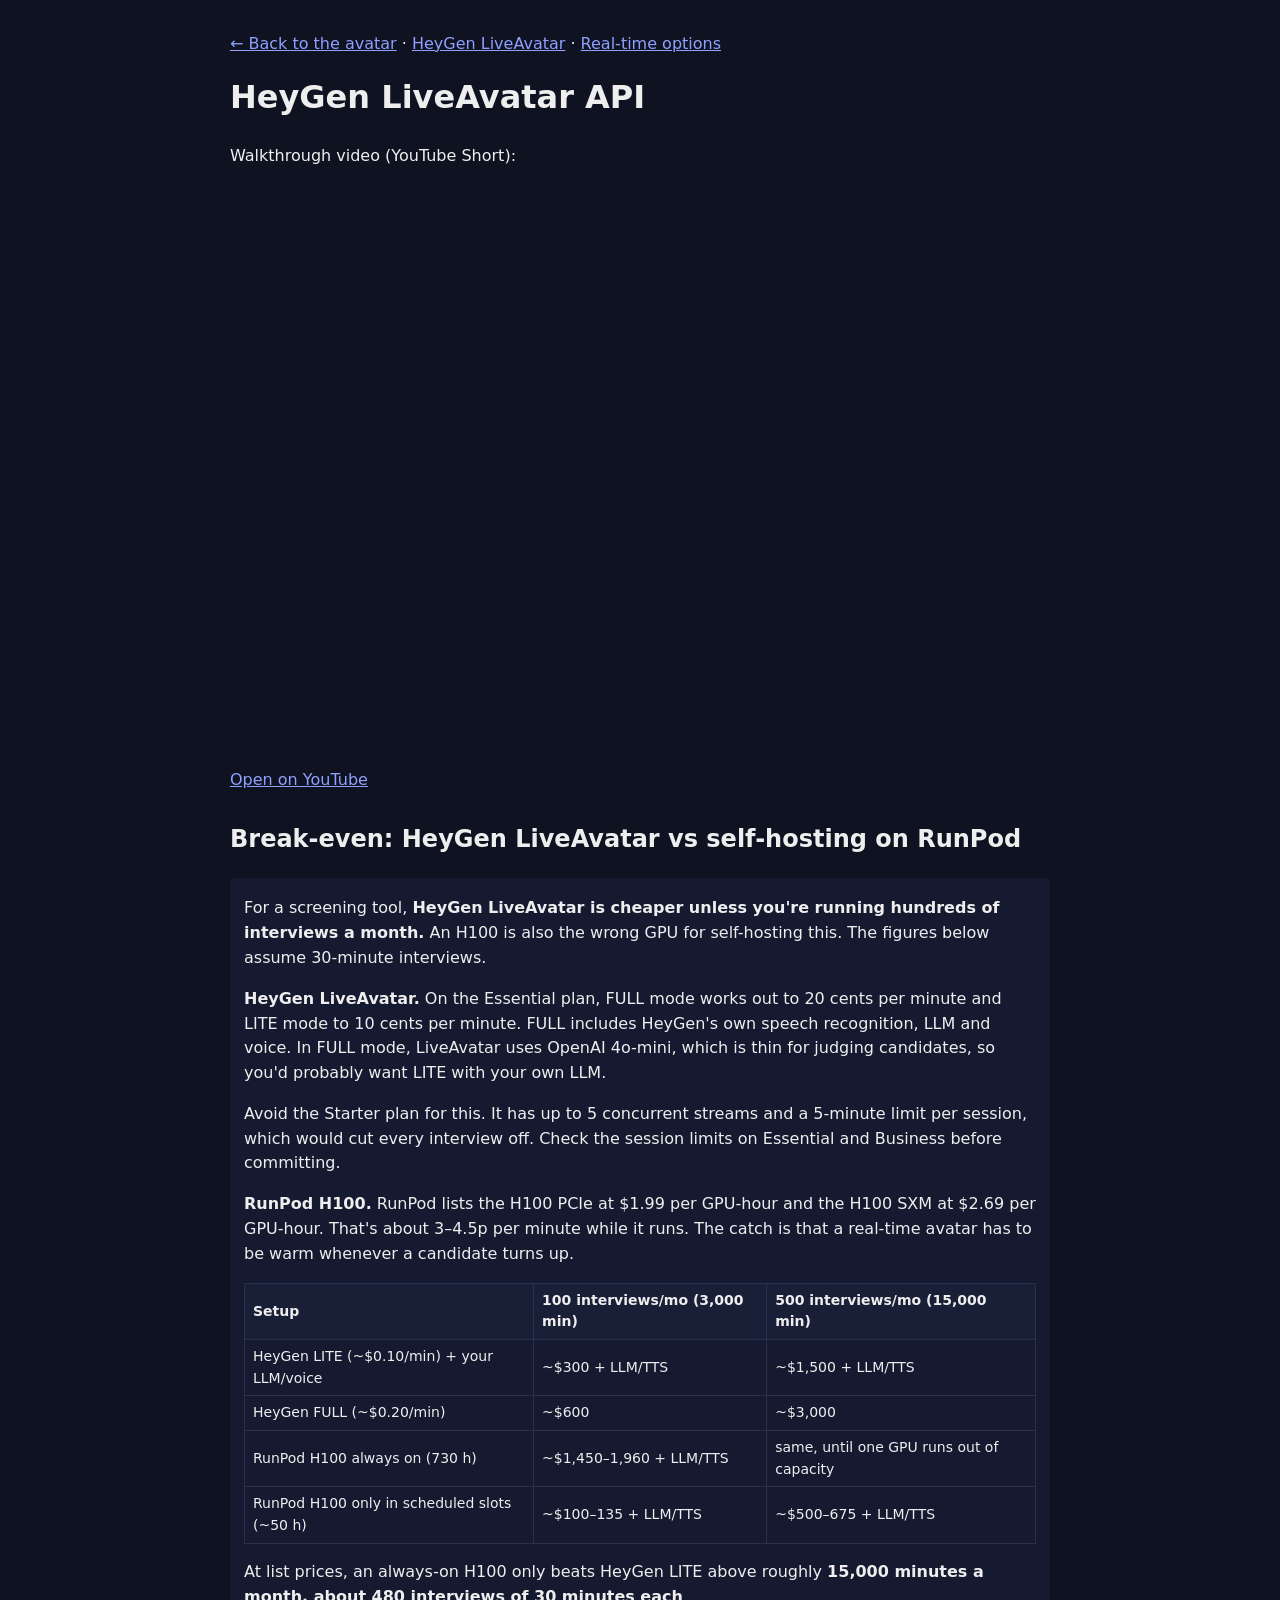
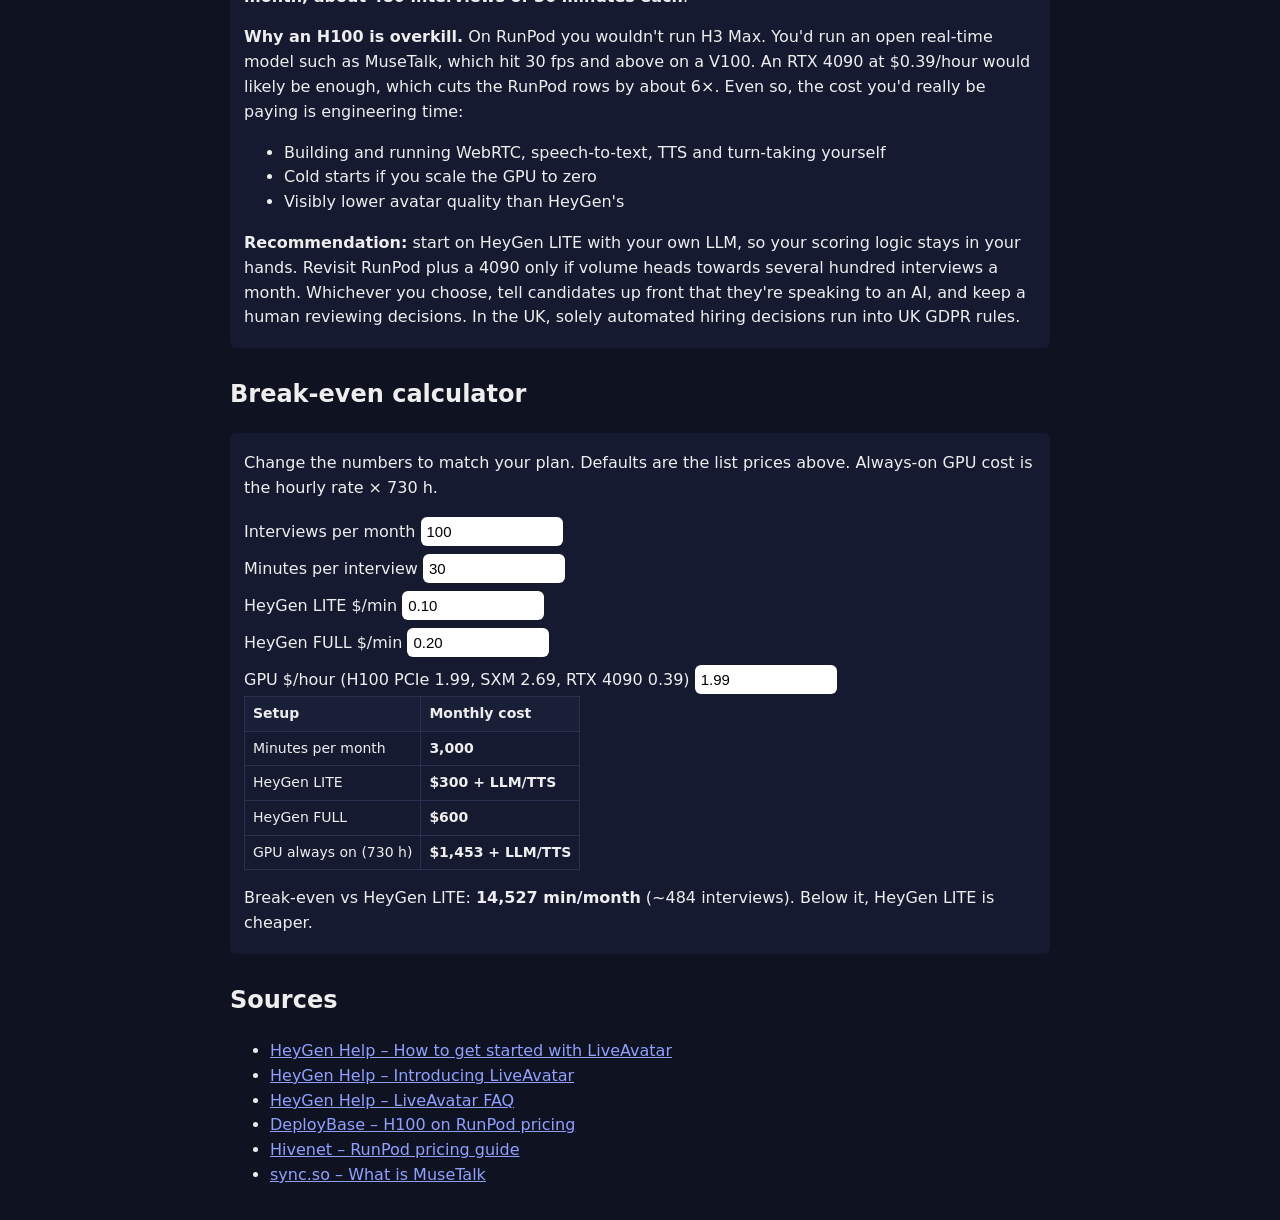
==== public/heygen-api.html @ cf452192 "Add HeyGen LiveAvatar API page with video embed and break-even calculator Co-Authored-By: Claude Son" ====
<!doctype html>
<html><head><meta charset="utf-8"><meta name="viewport" content="width=device-width,initial-scale=1">
<title>HeyGen LiveAvatar API</title>
<style>
body{margin:0;font-family:system-ui;background:#0f1220;color:#eee;line-height:1.55;padding:16px;display:flex;justify-content:center}
main{width:min(94vw,820px)}
a{color:#8fa0ff}h1{margin-top:0}h2{margin-top:28px}
.a{background:#151a30;padding:2px 14px;border-radius:6px}
table{border-collapse:collapse;width:100%;font-size:14px;display:block;overflow-x:auto}
th,td{border:1px solid #2b3050;padding:6px 8px;text-align:left}th{background:#1a1f38}
iframe{width:min(94vw,315px);height:560px;border:0;border-radius:12px}
label{display:block;margin:8px 0 2px}input{padding:6px;border-radius:6px;border:0;width:130px;font-size:15px}
#out td:last-child{font-weight:600}
</style></head><body><main>
<p><a href="/">← Back to the avatar</a> · <a href="/heygen.html">HeyGen LiveAvatar</a> · <a href="/realtime.html">Real-time options</a></p>
<h1>HeyGen LiveAvatar API</h1>
<p>Walkthrough video (YouTube Short):</p>
<iframe src="https://www.youtube-nocookie.com/embed/Q3-raCrfJYw" title="HeyGen LiveAvatar API" allowfullscreen></iframe>
<p><a href="https://www.youtube.com/shorts/Q3-raCrfJYw">Open on YouTube</a></p>

<h2>Break-even: HeyGen LiveAvatar vs self-hosting on RunPod</h2>
<div class="a">
<p>For a screening tool, <b>HeyGen LiveAvatar is cheaper unless you're running hundreds of interviews a month.</b> An H100 is also the wrong GPU for self-hosting this. The figures below assume 30-minute interviews.</p>
<p><b>HeyGen LiveAvatar.</b> On the Essential plan, FULL mode works out to 20 cents per minute and LITE mode to 10 cents per minute. FULL includes HeyGen's own speech recognition, LLM and voice. In FULL mode, LiveAvatar uses OpenAI 4o-mini, which is thin for judging candidates, so you'd probably want LITE with your own LLM.</p>
<p>Avoid the Starter plan for this. It has up to 5 concurrent streams and a 5-minute limit per session, which would cut every interview off. Check the session limits on Essential and Business before committing.</p>
<p><b>RunPod H100.</b> RunPod lists the H100 PCIe at $1.99 per GPU-hour and the H100 SXM at $2.69 per GPU-hour. That's about 3–4.5p per minute while it runs. The catch is that a real-time avatar has to be warm whenever a candidate turns up.</p>
<table>
<tr><th>Setup</th><th>100 interviews/mo (3,000 min)</th><th>500 interviews/mo (15,000 min)</th></tr>
<tr><td>HeyGen LITE (~$0.10/min) + your LLM/voice</td><td>~$300 + LLM/TTS</td><td>~$1,500 + LLM/TTS</td></tr>
<tr><td>HeyGen FULL (~$0.20/min)</td><td>~$600</td><td>~$3,000</td></tr>
<tr><td>RunPod H100 always on (730 h)</td><td>~$1,450–1,960 + LLM/TTS</td><td>same, until one GPU runs out of capacity</td></tr>
<tr><td>RunPod H100 only in scheduled slots (~50 h)</td><td>~$100–135 + LLM/TTS</td><td>~$500–675 + LLM/TTS</td></tr>
</table>
<p>At list prices, an always-on H100 only beats HeyGen LITE above roughly <b>15,000 minutes a month, about 480 interviews of 30 minutes each</b>.</p>
<p><b>Why an H100 is overkill.</b> On RunPod you wouldn't run H3 Max. You'd run an open real-time model such as MuseTalk, which hit 30 fps and above on a V100. An RTX 4090 at $0.39/hour would likely be enough, which cuts the RunPod rows by about 6×. Even so, the cost you'd really be paying is engineering time:</p>
<ul><li>Building and running WebRTC, speech-to-text, TTS and turn-taking yourself</li>
<li>Cold starts if you scale the GPU to zero</li>
<li>Visibly lower avatar quality than HeyGen's</li></ul>
<p><b>Recommendation:</b> start on HeyGen LITE with your own LLM, so your scoring logic stays in your hands. Revisit RunPod plus a 4090 only if volume heads towards several hundred interviews a month. Whichever you choose, tell candidates up front that they're speaking to an AI, and keep a human reviewing decisions. In the UK, solely automated hiring decisions run into UK GDPR rules.</p>
</div>

<h2>Break-even calculator</h2>
<div class="a">
<p>Change the numbers to match your plan. Defaults are the list prices above. Always-on GPU cost is the hourly rate × 730 h.</p>
<label>Interviews per month <input id="n" type="number" value="100"></label>
<label>Minutes per interview <input id="m" type="number" value="30"></label>
<label>HeyGen LITE $/min <input id="h" type="number" step="0.01" value="0.10"></label>
<label>HeyGen FULL $/min <input id="hf" type="number" step="0.01" value="0.20"></label>
<label>GPU $/hour (H100 PCIe 1.99, SXM 2.69, RTX 4090 0.39) <input id="g" type="number" step="0.01" value="1.99"></label>
<table id="out"></table>
<p id="be"></p>
</div>

<h2>Sources</h2>
<ul>
<li><a href="https://help.heygen.com/en/articles/10035615-how-to-get-started-with-liveavatar">HeyGen Help – How to get started with LiveAvatar</a></li>
<li><a href="https://help.heygen.com/en/articles/12758516-introducing-liveavatar">HeyGen Help – Introducing LiveAvatar</a></li>
<li><a href="https://help.heygen.com/en/articles/12758866-liveavatar-faq">HeyGen Help – LiveAvatar FAQ</a></li>
<li><a href="https://deploybase.ai/articles/h100-on-runpod-pricing-specs-and-how-to-rent">DeployBase – H100 on RunPod pricing</a></li>
<li><a href="https://hivenet.com/post/runpod-pricing-complete-guide-to-gpu-cloud-costs">Hivenet – RunPod pricing guide</a></li>
<li><a href="https://sync.so/blog/what-is-musetalk">sync.so – What is MuseTalk</a></li>
</ul>
</main>
<script>
const $=id=>document.getElementById(id), usd=x=>'$'+x.toLocaleString(undefined,{maximumFractionDigits:0});
function calc(){
 const min=$('n').value*$('m').value, h=+$('h').value, hf=+$('hf').value, g=+$('g').value, gpu=g*730;
 $('out').innerHTML=`<tr><th>Setup</th><th>Monthly cost</th></tr>
 <tr><td>Minutes per month</td><td>${min.toLocaleString()}</td></tr>
 <tr><td>HeyGen LITE</td><td>${usd(min*h)} + LLM/TTS</td></tr>
 <tr><td>HeyGen FULL</td><td>${usd(min*hf)}</td></tr>
 <tr><td>GPU always on (730 h)</td><td>${usd(gpu)} + LLM/TTS</td></tr>`;
 const be=gpu/h;
 $('be').innerHTML=`Break-even vs HeyGen LITE: <b>${Math.round(be).toLocaleString()} min/month</b> (~${Math.round(be/$('m').value).toLocaleString()} interviews). `+(min>be?'Above it, the always-on GPU is cheaper (before engineering time).':'Below it, HeyGen LITE is cheaper.');
}
document.querySelectorAll('input').forEach(i=>i.oninput=calc);calc();
</script></body></html>
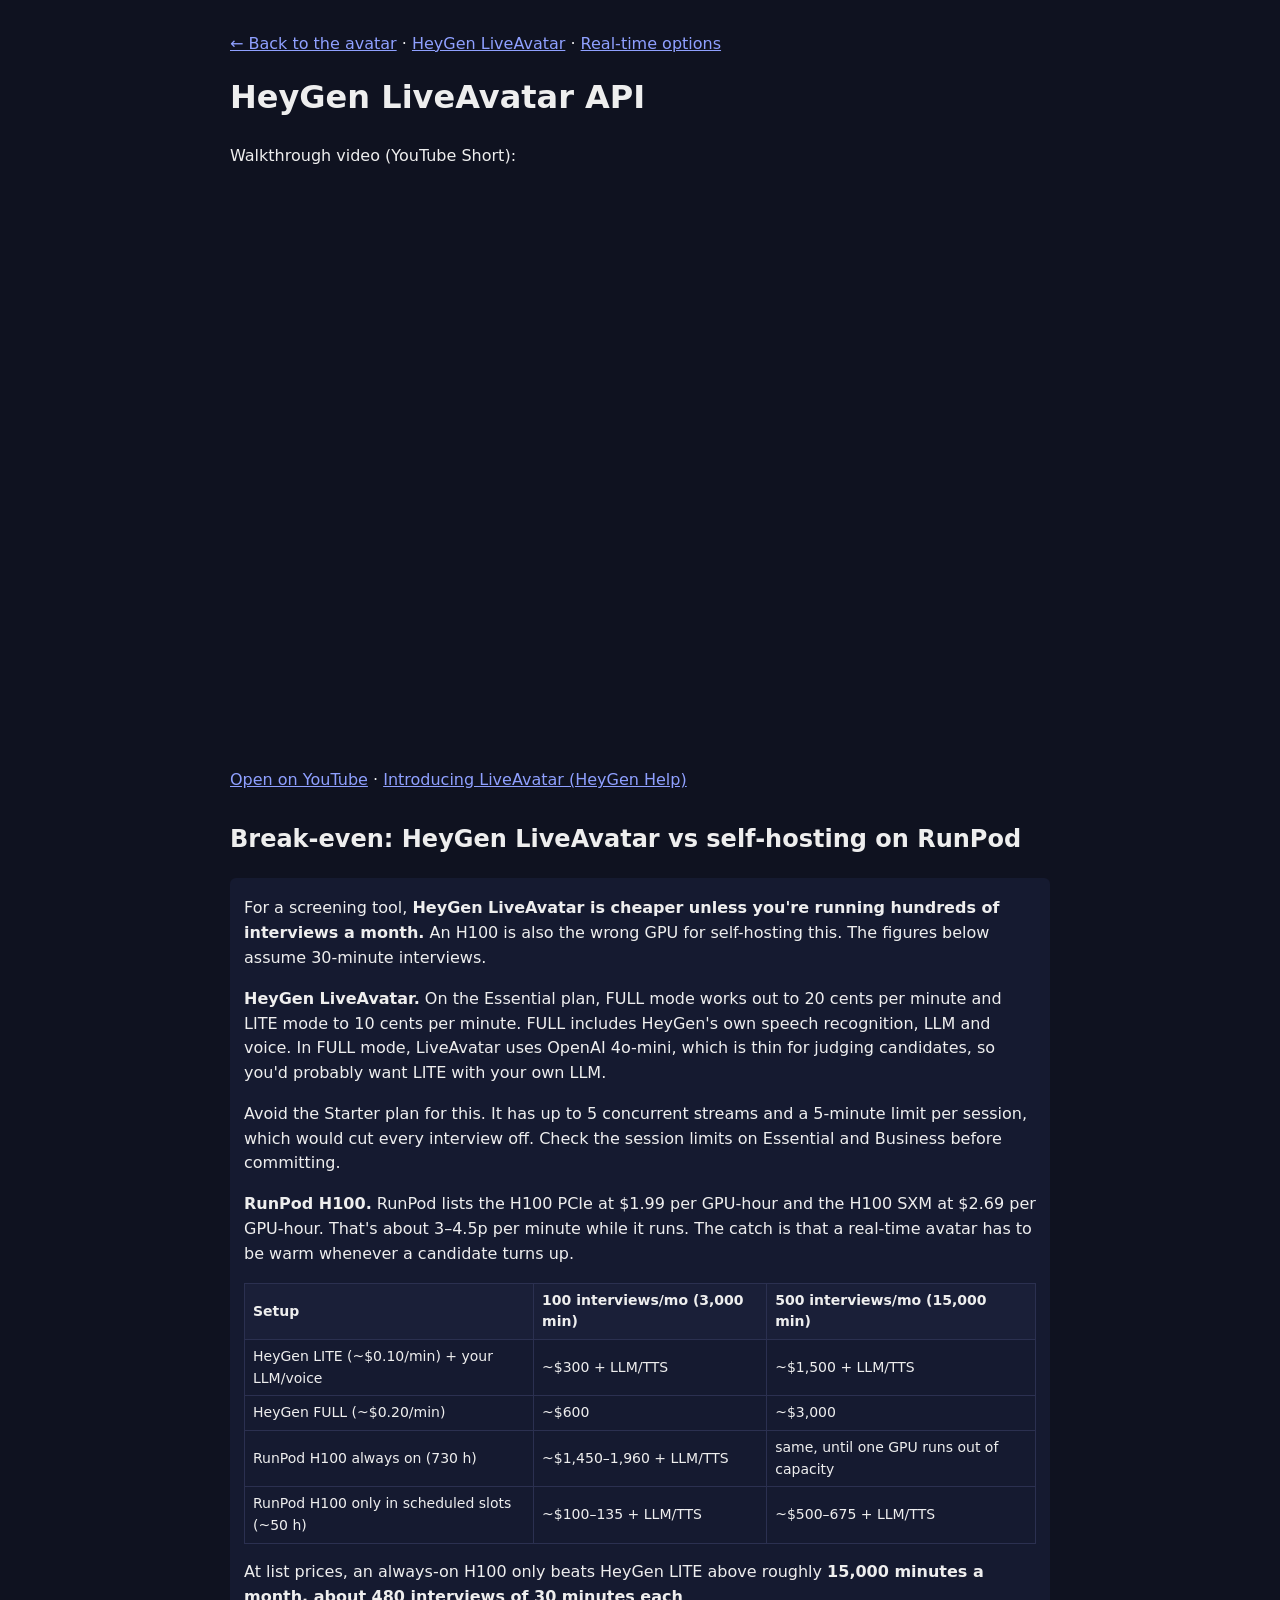
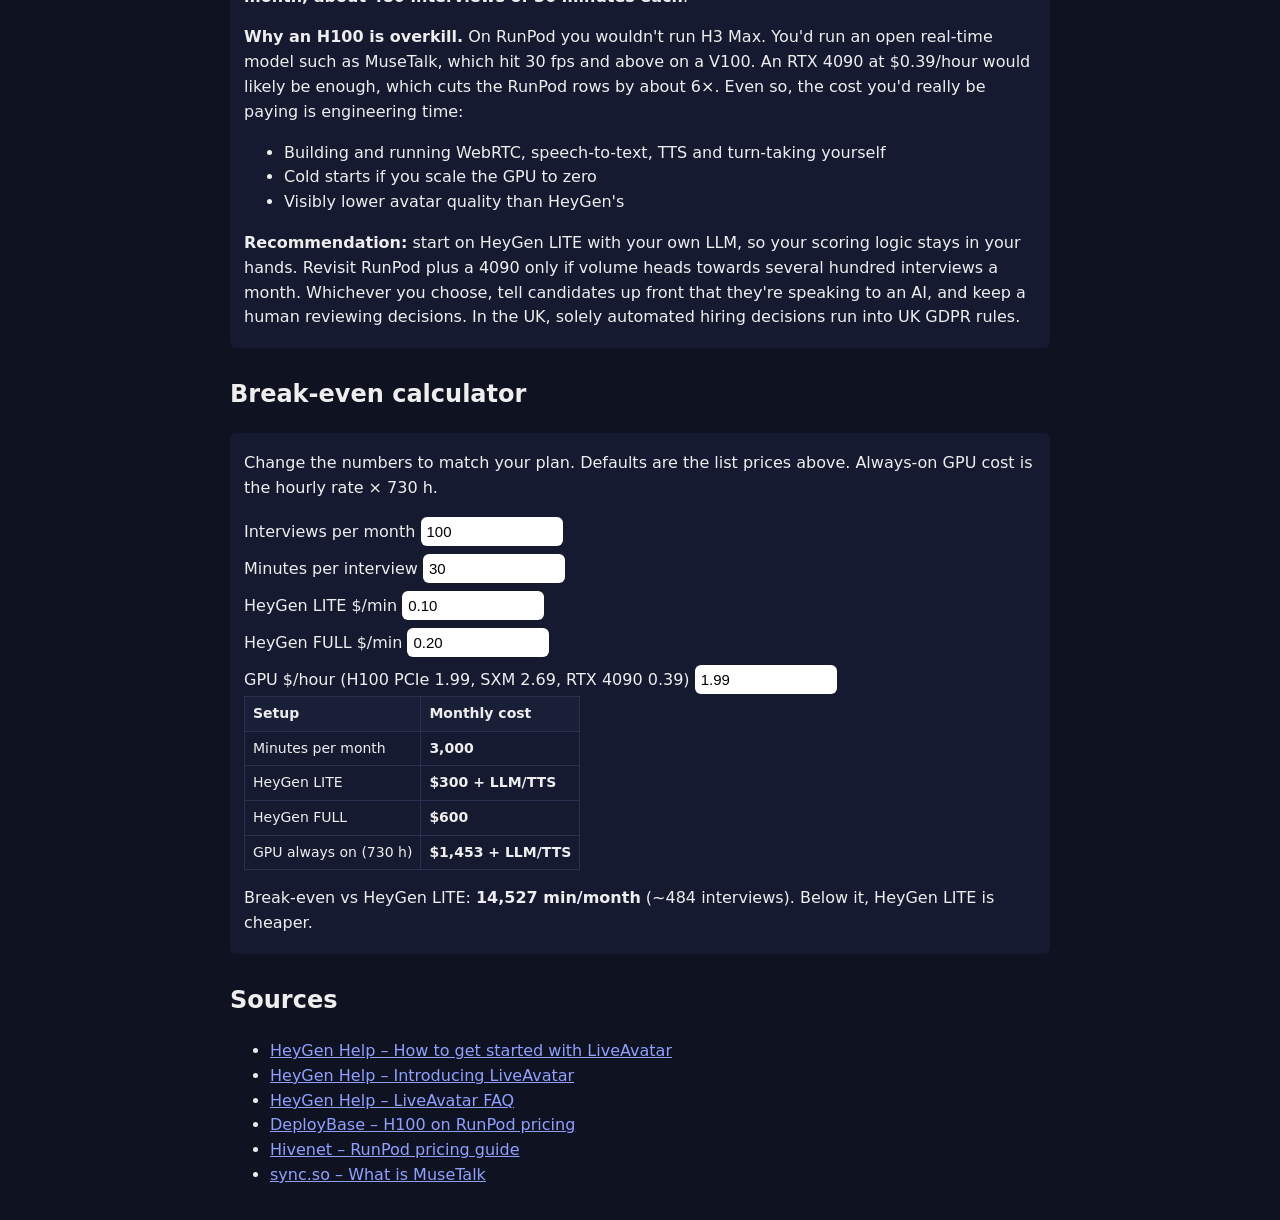
==== commit d2a61cd8: "Link HeyGen 'Introducing LiveAvatar' help article Co-Authored-By: Claude Sonnet 5.5 <noreply@anthrop" ====
--- a/public/heygen-api.html
+++ b/public/heygen-api.html
@@ -16,7 +16,7 @@
 <h1>HeyGen LiveAvatar API</h1>
 <p>Walkthrough video (YouTube Short):</p>
 <iframe src="https://www.youtube-nocookie.com/embed/Q3-raCrfJYw" title="HeyGen LiveAvatar API" allowfullscreen></iframe>
-<p><a href="https://www.youtube.com/shorts/Q3-raCrfJYw">Open on YouTube</a></p>
+<p><a href="https://www.youtube.com/shorts/Q3-raCrfJYw">Open on YouTube</a> · <a href="https://help.heygen.com/en/articles/12758516-introducing-liveavatar">Introducing LiveAvatar (HeyGen Help)</a></p>
 
 <h2>Break-even: HeyGen LiveAvatar vs self-hosting on RunPod</h2>
 <div class="a">
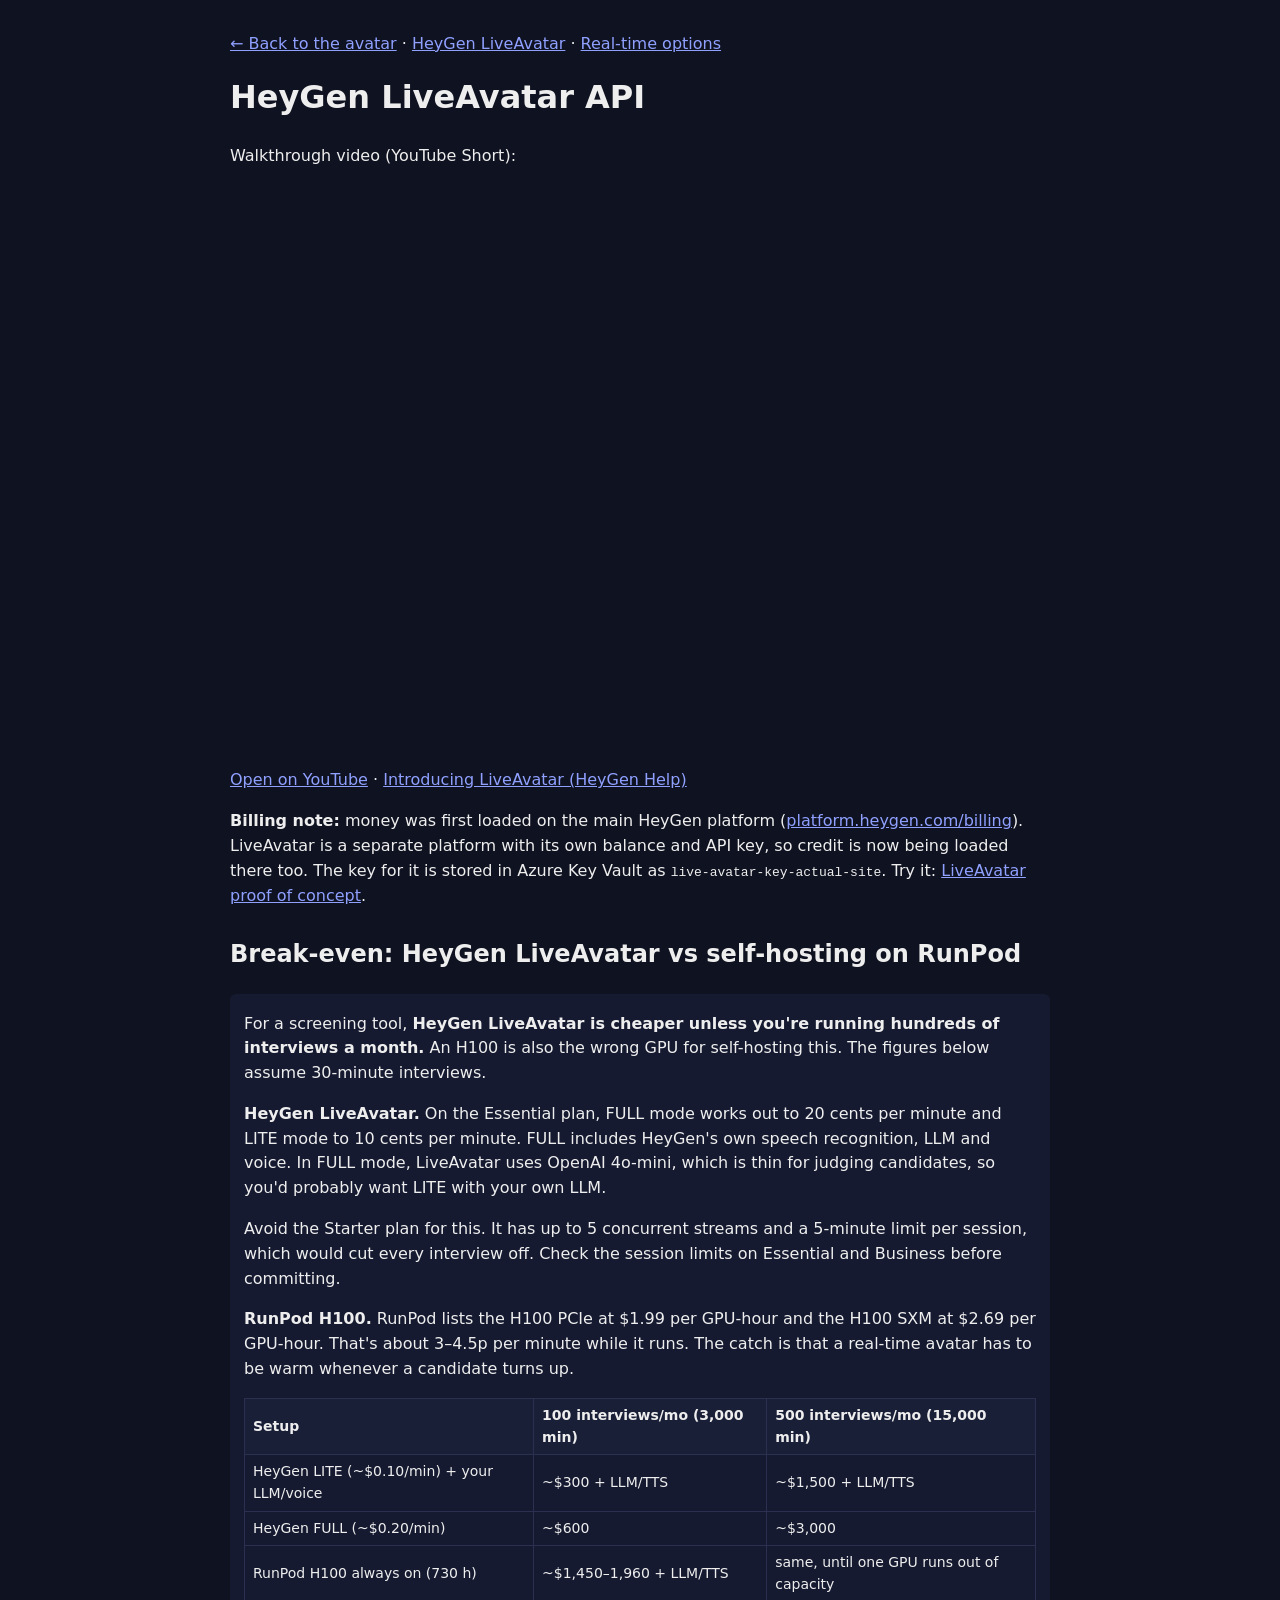
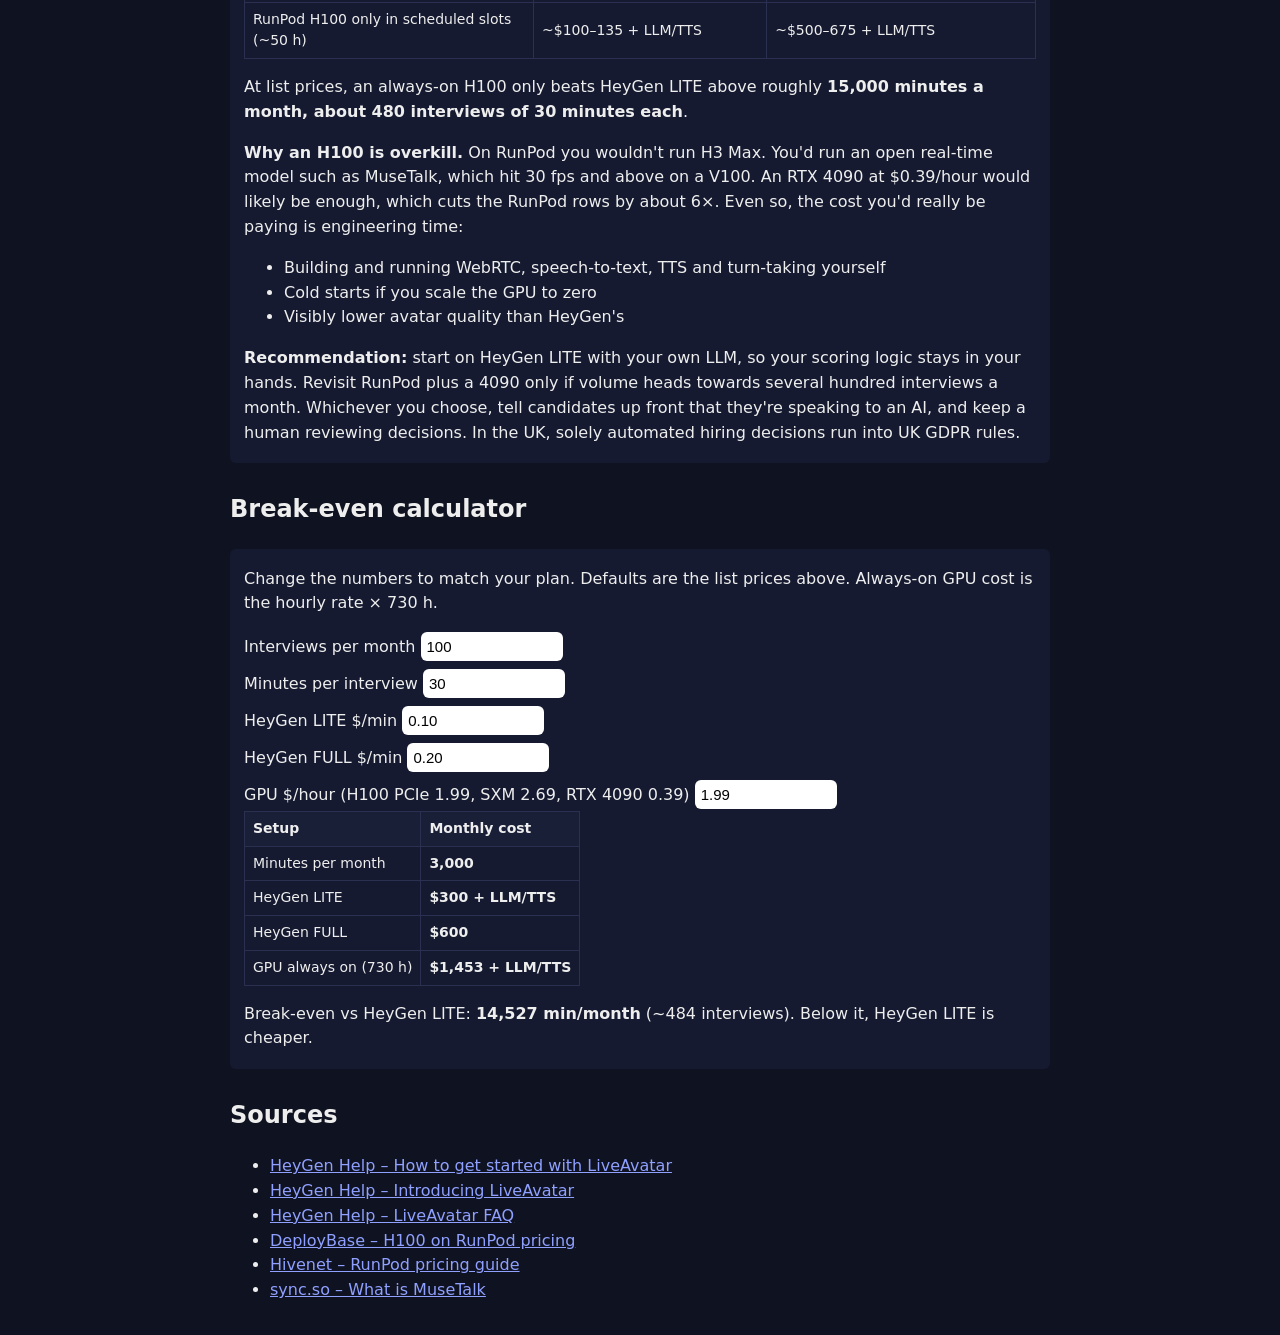
==== commit 66754645: "Add HeyGen billing note to LiveAvatar pages Co-Authored-By: Claude Sonnet 5.5 <noreply@anthropic.com" ====
--- a/public/heygen-api.html
+++ b/public/heygen-api.html
@@ -18,6 +18,7 @@
 <iframe src="https://www.youtube-nocookie.com/embed/Q3-raCrfJYw" title="HeyGen LiveAvatar API" allowfullscreen></iframe>
 <p><a href="https://www.youtube.com/shorts/Q3-raCrfJYw">Open on YouTube</a> · <a href="https://help.heygen.com/en/articles/12758516-introducing-liveavatar">Introducing LiveAvatar (HeyGen Help)</a></p>
 
+<p><b>Billing note:</b> money was first loaded on the main HeyGen platform (<a href="https://platform.heygen.com/billing">platform.heygen.com/billing</a>). LiveAvatar is a separate platform with its own balance and API key, so credit is now being loaded there too. The key for it is stored in Azure Key Vault as <code>live-avatar-key-actual-site</code>. Try it: <a href="/liveavatar.html">LiveAvatar proof of concept</a>.</p>
 <h2>Break-even: HeyGen LiveAvatar vs self-hosting on RunPod</h2>
 <div class="a">
 <p>For a screening tool, <b>HeyGen LiveAvatar is cheaper unless you're running hundreds of interviews a month.</b> An H100 is also the wrong GPU for self-hosting this. The figures below assume 30-minute interviews.</p>
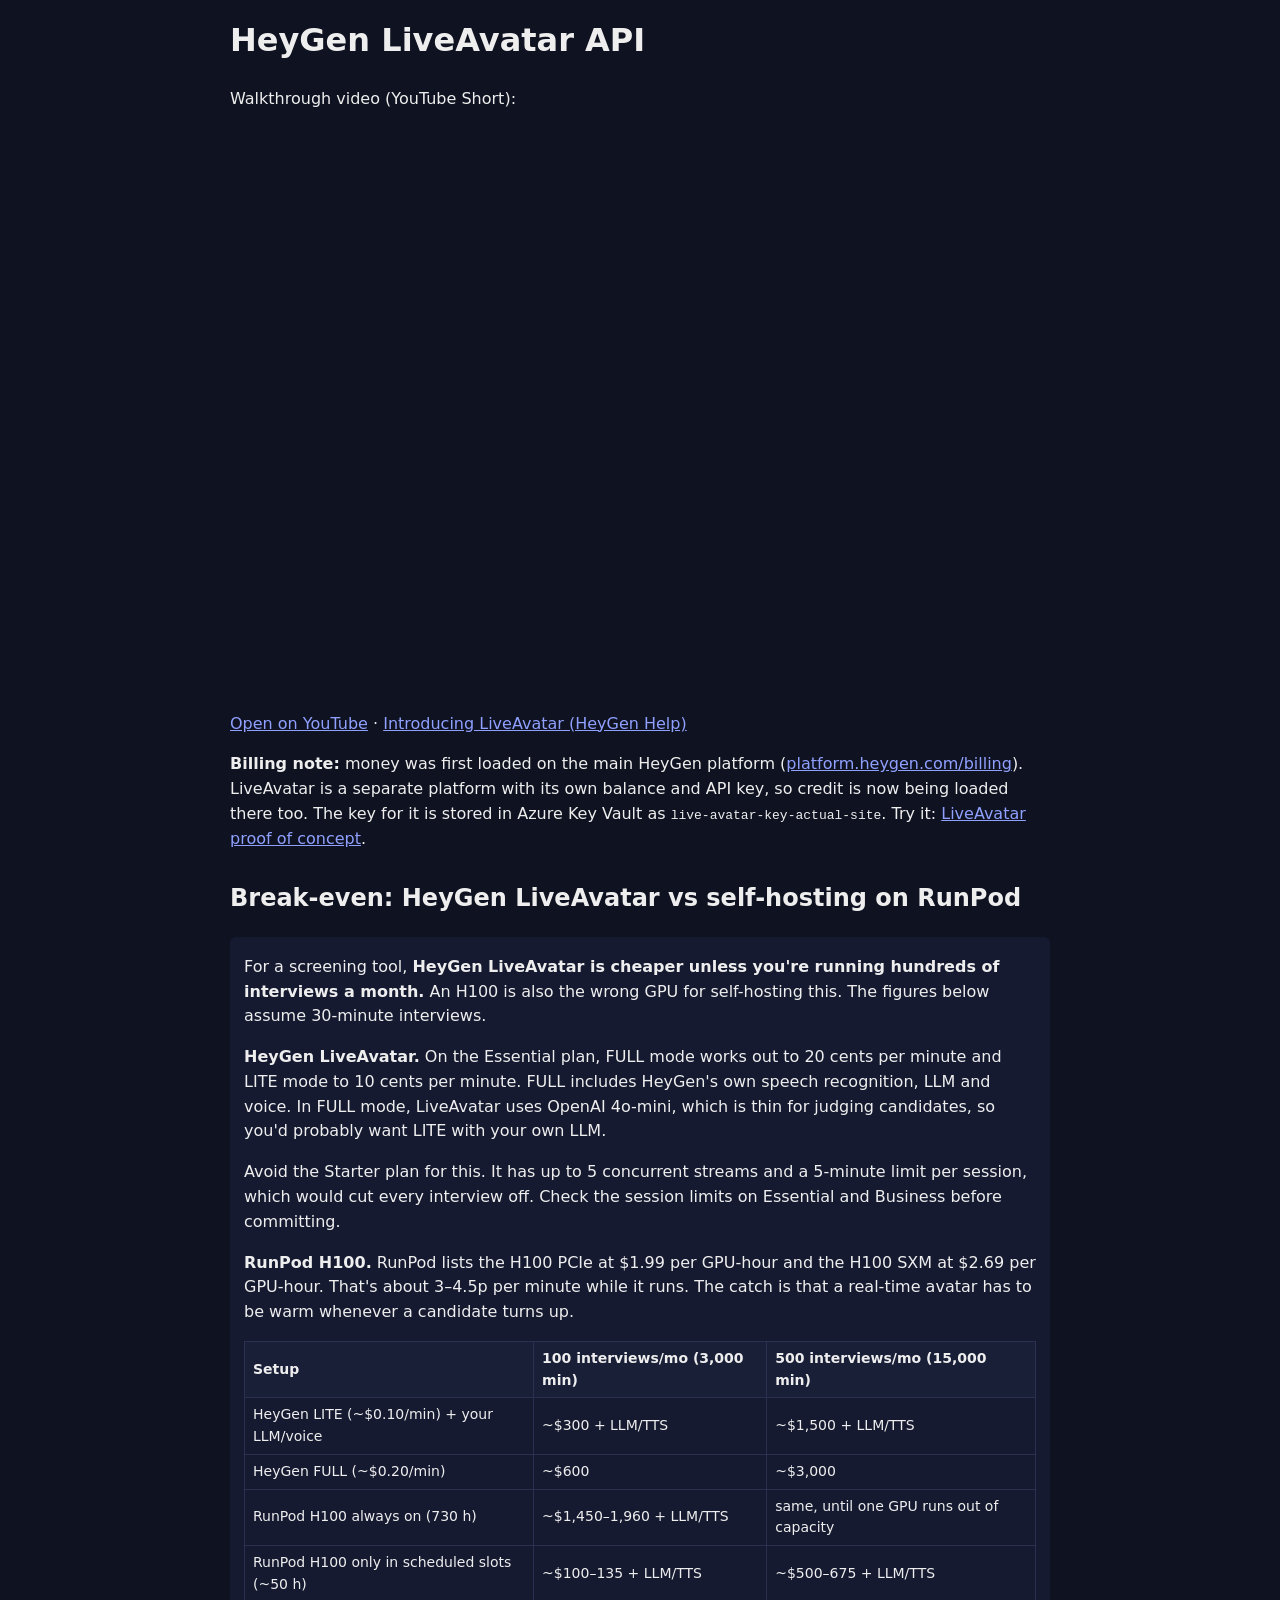
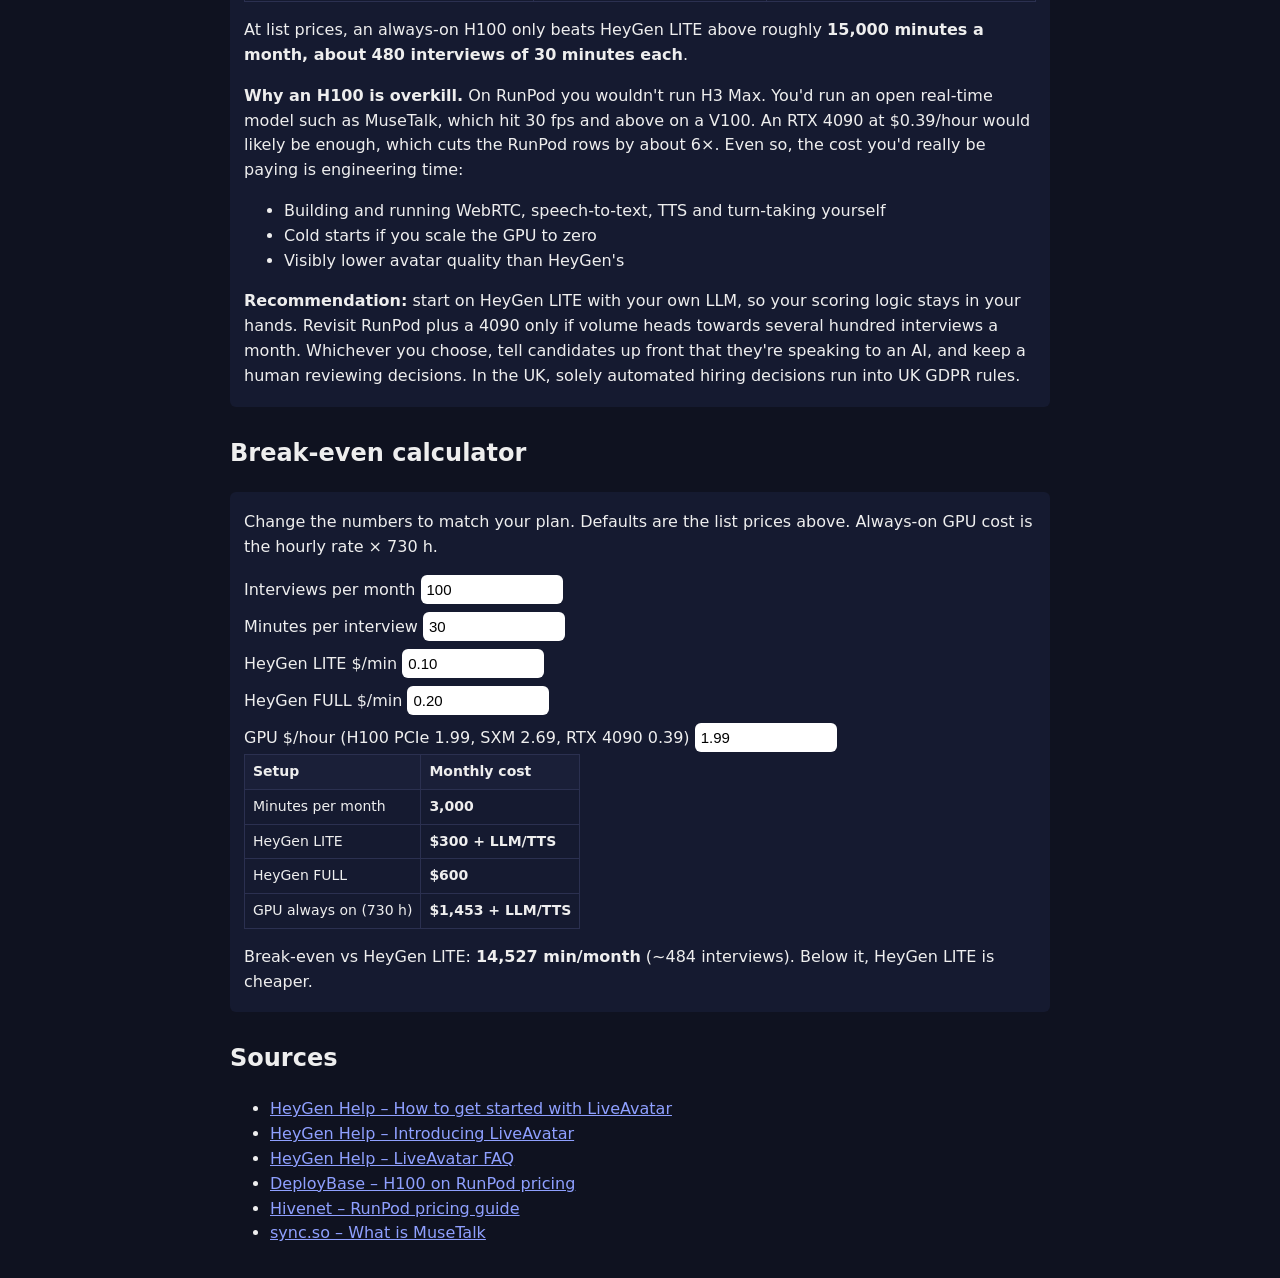
==== commit fc1e7d73: "Shared responsive top menu with emoji, new styling, references page Co-Authored-By: Claude Sonnet 5." ====
--- a/public/heygen-api.html
+++ b/public/heygen-api.html
@@ -12,7 +12,6 @@
 label{display:block;margin:8px 0 2px}input{padding:6px;border-radius:6px;border:0;width:130px;font-size:15px}
 #out td:last-child{font-weight:600}
 </style></head><body><main>
-<p><a href="/">← Back to the avatar</a> · <a href="/heygen.html">HeyGen LiveAvatar</a> · <a href="/realtime.html">Real-time options</a></p>
 <h1>HeyGen LiveAvatar API</h1>
 <p>Walkthrough video (YouTube Short):</p>
 <iframe src="https://www.youtube-nocookie.com/embed/Q3-raCrfJYw" title="HeyGen LiveAvatar API" allowfullscreen></iframe>
@@ -75,4 +74,5 @@
  $('be').innerHTML=`Break-even vs HeyGen LITE: <b>${Math.round(be).toLocaleString()} min/month</b> (~${Math.round(be/$('m').value).toLocaleString()} interviews). `+(min>be?'Above it, the always-on GPU is cheaper (before engineering time).':'Below it, HeyGen LITE is cheaper.');
 }
 document.querySelectorAll('input').forEach(i=>i.oninput=calc);calc();
-</script></body></html>
+</script><script src="/nav.js"></script>
+</body></html>
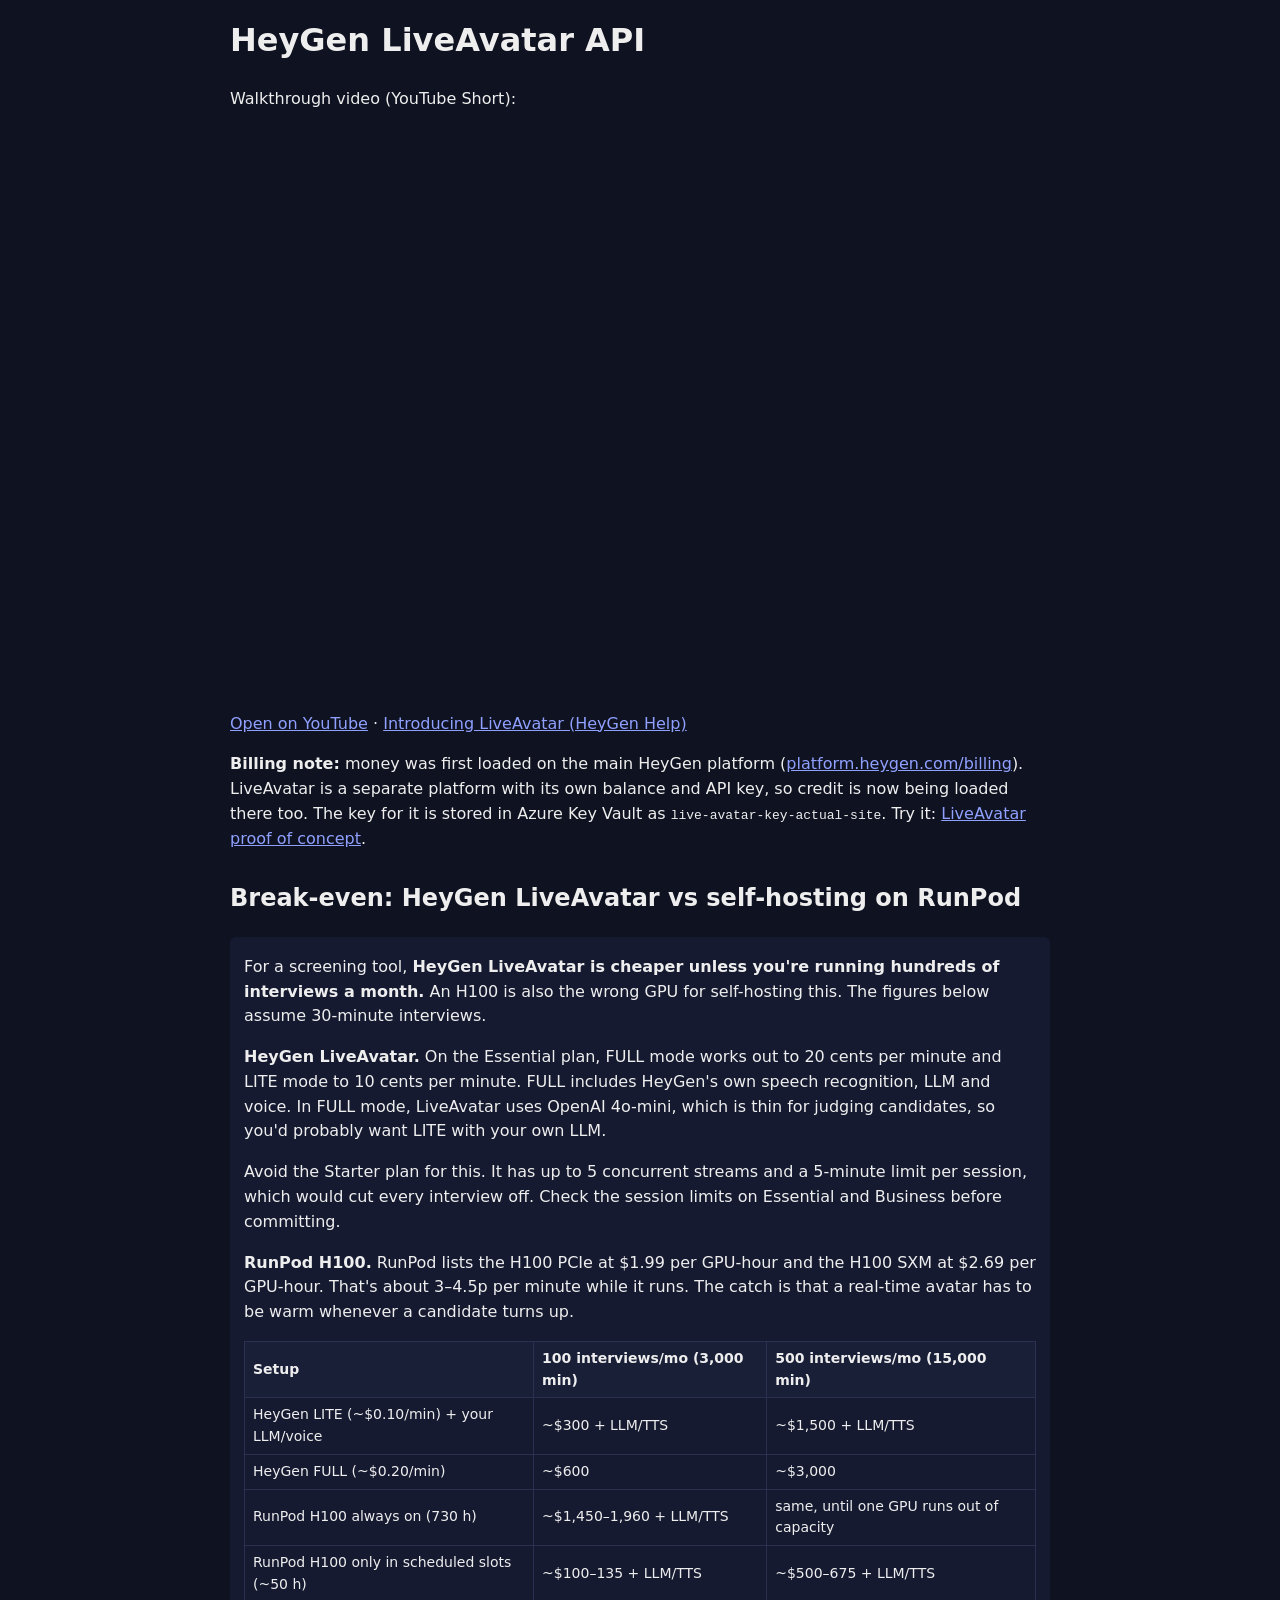
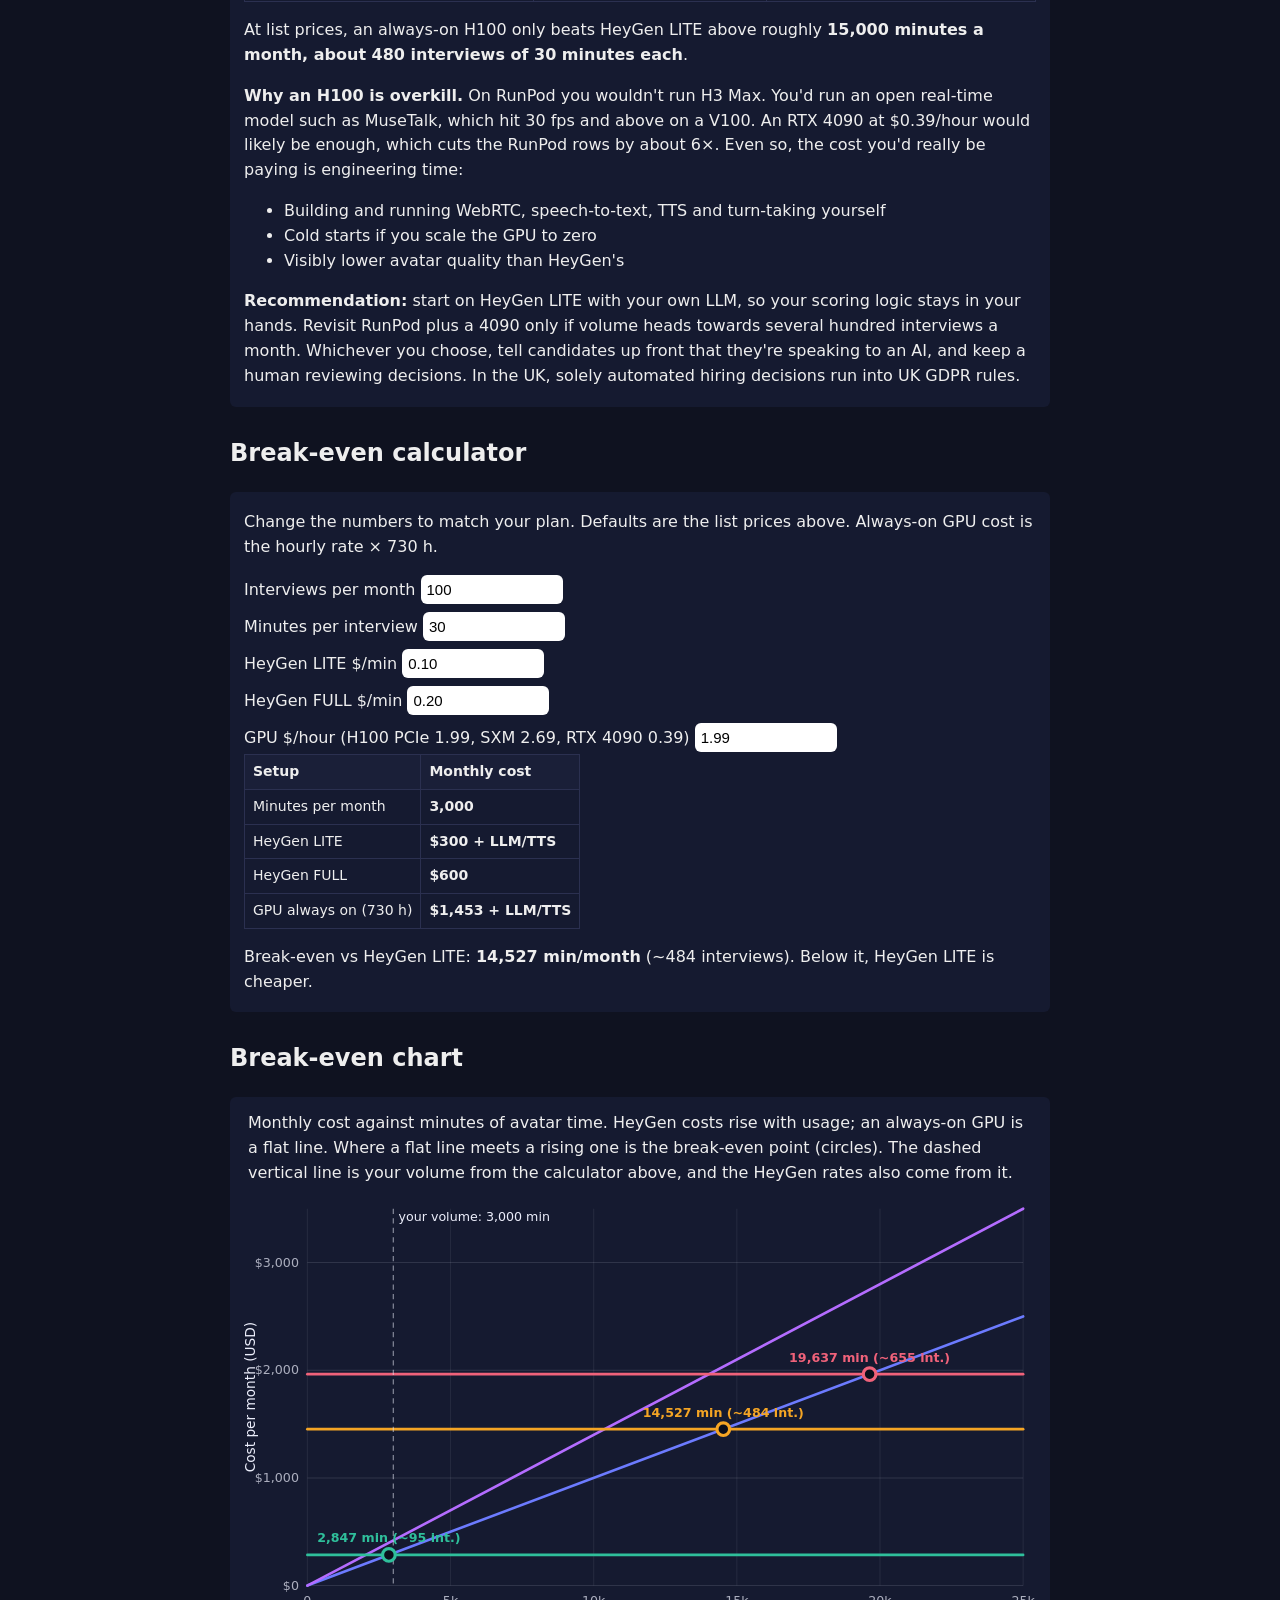
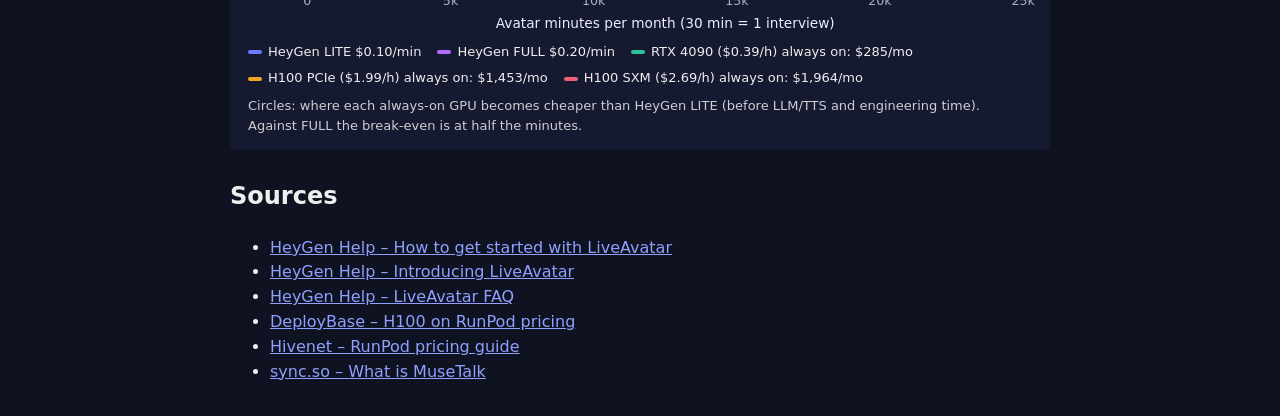
==== commit 126fdf33: "Add interactive break-even XY chart Co-Authored-By: Claude Sonnet 5.5 <noreply@anthropic.com>" ====
--- a/public/heygen-api.html
+++ b/public/heygen-api.html
@@ -51,6 +51,14 @@
 <p id="be"></p>
 </div>
 
+<h2>Break-even chart</h2>
+<div class="a" style="padding:14px 10px!important">
+<p style="margin:0 8px 8px">Monthly cost against minutes of avatar time. HeyGen costs rise with usage; an always-on GPU is a flat line. Where a flat line meets a rising one is the break-even point (circles). The dashed vertical line is your volume from the calculator above, and the HeyGen rates also come from it.</p>
+<div id="chart"></div>
+<div id="legend" style="display:flex;flex-wrap:wrap;gap:6px 16px;margin:6px 8px 0;font-size:13px"></div>
+<p id="chartnote" style="margin:8px 8px 0;font-size:13px;opacity:.85"></p>
+</div>
+
 <h2>Sources</h2>
 <ul>
 <li><a href="https://help.heygen.com/en/articles/10035615-how-to-get-started-with-liveavatar">HeyGen Help – How to get started with LiveAvatar</a></li>
@@ -74,5 +82,30 @@
  $('be').innerHTML=`Break-even vs HeyGen LITE: <b>${Math.round(be).toLocaleString()} min/month</b> (~${Math.round(be/$('m').value).toLocaleString()} interviews). `+(min>be?'Above it, the always-on GPU is cheaper (before engineering time).':'Below it, HeyGen LITE is cheaper.');
 }
 document.querySelectorAll('input').forEach(i=>i.oninput=calc);calc();
+function chart(){
+ const per=+$('m').value, vol=$('n').value*per, h=+$('h').value, hf=+$('hf').value, HRS=730;
+ const gpus=[['RTX 4090 ($0.39/h)',0.39,'#2fbf9b'],['H100 PCIe ($1.99/h)',1.99,'#f5a524'],['H100 SXM ($2.69/h)',2.69,'#f0627a']];
+ const lines=[['HeyGen LITE',h,0,'#6c7bff'],['HeyGen FULL',hf,0,'#b46cff']].concat(gpus.map(g=>[g[0],0,g[1]*HRS,g[2]]));
+ const be=gpus.map(g=>({n:g[0],c:g[2],x:g[1]*HRS/h,y:g[1]*HRS}));
+ const xmax=Math.max(5000,Math.ceil(Math.max(vol*1.15,...be.map(b=>b.x*1.2))/5000)*5000);
+ const ymax=Math.max(...lines.map(l=>l[2]+l[1]*xmax));
+ const yTop=Math.ceil(Math.min(ymax,gpus[2][1]*HRS*1.6)/500)*500;
+ const W=760,H=420,L=64,R=16,T=14,B=48,pw=W-L-R,ph=H-T-B;
+ const X=v=>L+v/xmax*pw, Y=v=>T+ph-Math.min(v,yTop)/yTop*ph;
+ const nice=(m,n)=>{const s=m/n,p=Math.pow(10,Math.floor(Math.log10(s))),f=s/p;return (f<=1?1:f<=2?2:f<=5?5:10)*p};
+ const xs=nice(xmax,6), ys=nice(yTop,6); let o='';
+ for(let v=0;v<=yTop;v+=ys){o+=`<line x1="${L}" x2="${W-R}" y1="${Y(v)}" y2="${Y(v)}" stroke="currentColor" opacity=".12"/><text x="${L-8}" y="${Y(v)+4}" text-anchor="end" font-size="12" fill="currentColor" opacity=".7">$${v.toLocaleString()}</text>`}
+ for(let v=0;v<=xmax;v+=xs){o+=`<line x1="${X(v)}" x2="${X(v)}" y1="${T}" y2="${T+ph}" stroke="currentColor" opacity=".07"/><text x="${X(v)}" y="${T+ph+18}" text-anchor="middle" font-size="12" fill="currentColor" opacity=".7">${v>=1000?v/1000+'k':v}</text>`}
+ o+=`<text x="${L+pw/2}" y="${H-8}" text-anchor="middle" font-size="13" fill="currentColor">Avatar minutes per month (30 min = 1 interview)</text>`;
+ o+=`<text transform="translate(14 ${T+ph/2}) rotate(-90)" text-anchor="middle" font-size="13" fill="currentColor">Cost per month (USD)</text>`;
+ lines.forEach(l=>{const y0=l[2],y1=l[2]+l[1]*xmax;o+=`<line x1="${X(0)}" y1="${Y(y0)}" x2="${X(xmax)}" y2="${Y(y1)}" stroke="${l[3]}" stroke-width="2.5" stroke-linecap="round"/>`});
+ if(vol<=xmax)o+=`<line x1="${X(vol)}" x2="${X(vol)}" y1="${T}" y2="${T+ph}" stroke="currentColor" stroke-dasharray="5 4" opacity=".6"/><text x="${X(vol)+5}" y="${T+12}" font-size="12" fill="currentColor">your volume: ${vol.toLocaleString()} min</text>`;
+ be.forEach((b,i)=>{if(b.y>yTop||b.x>xmax)return;o+=`<circle cx="${X(b.x)}" cy="${Y(b.y)}" r="6" fill="#0b0e1a" stroke="${b.c}" stroke-width="3"/><text x="${X(b.x)}" y="${Y(b.y)-12-i*0}" text-anchor="middle" font-size="12" font-weight="600" fill="${b.c}">${Math.round(b.x).toLocaleString()} min (~${Math.round(b.x/per).toLocaleString()} int.)</text>`});
+ $('chart').innerHTML=`<svg viewBox="0 0 ${W} ${H}" width="100%" role="img" aria-label="Break-even chart: monthly cost versus minutes" style="color:#eceefb;display:block">${o}</svg>`;
+ $('legend').innerHTML=lines.map(l=>`<span><span style="display:inline-block;width:14px;height:4px;border-radius:2px;background:${l[3]};margin-right:6px;vertical-align:middle"></span>${l[0]}${l[2]?' always on: '+usd(l[2])+'/mo':' $'+l[1].toFixed(2)+'/min'}</span>`).join('');
+ $('chartnote').textContent='Circles: where each always-on GPU becomes cheaper than HeyGen LITE (before LLM/TTS and engineering time). Against FULL the break-even is at half the minutes.';
+}
+document.querySelectorAll('input').forEach(i=>i.addEventListener('input',chart));chart();
+
 </script><script src="/nav.js"></script>
 </body></html>
